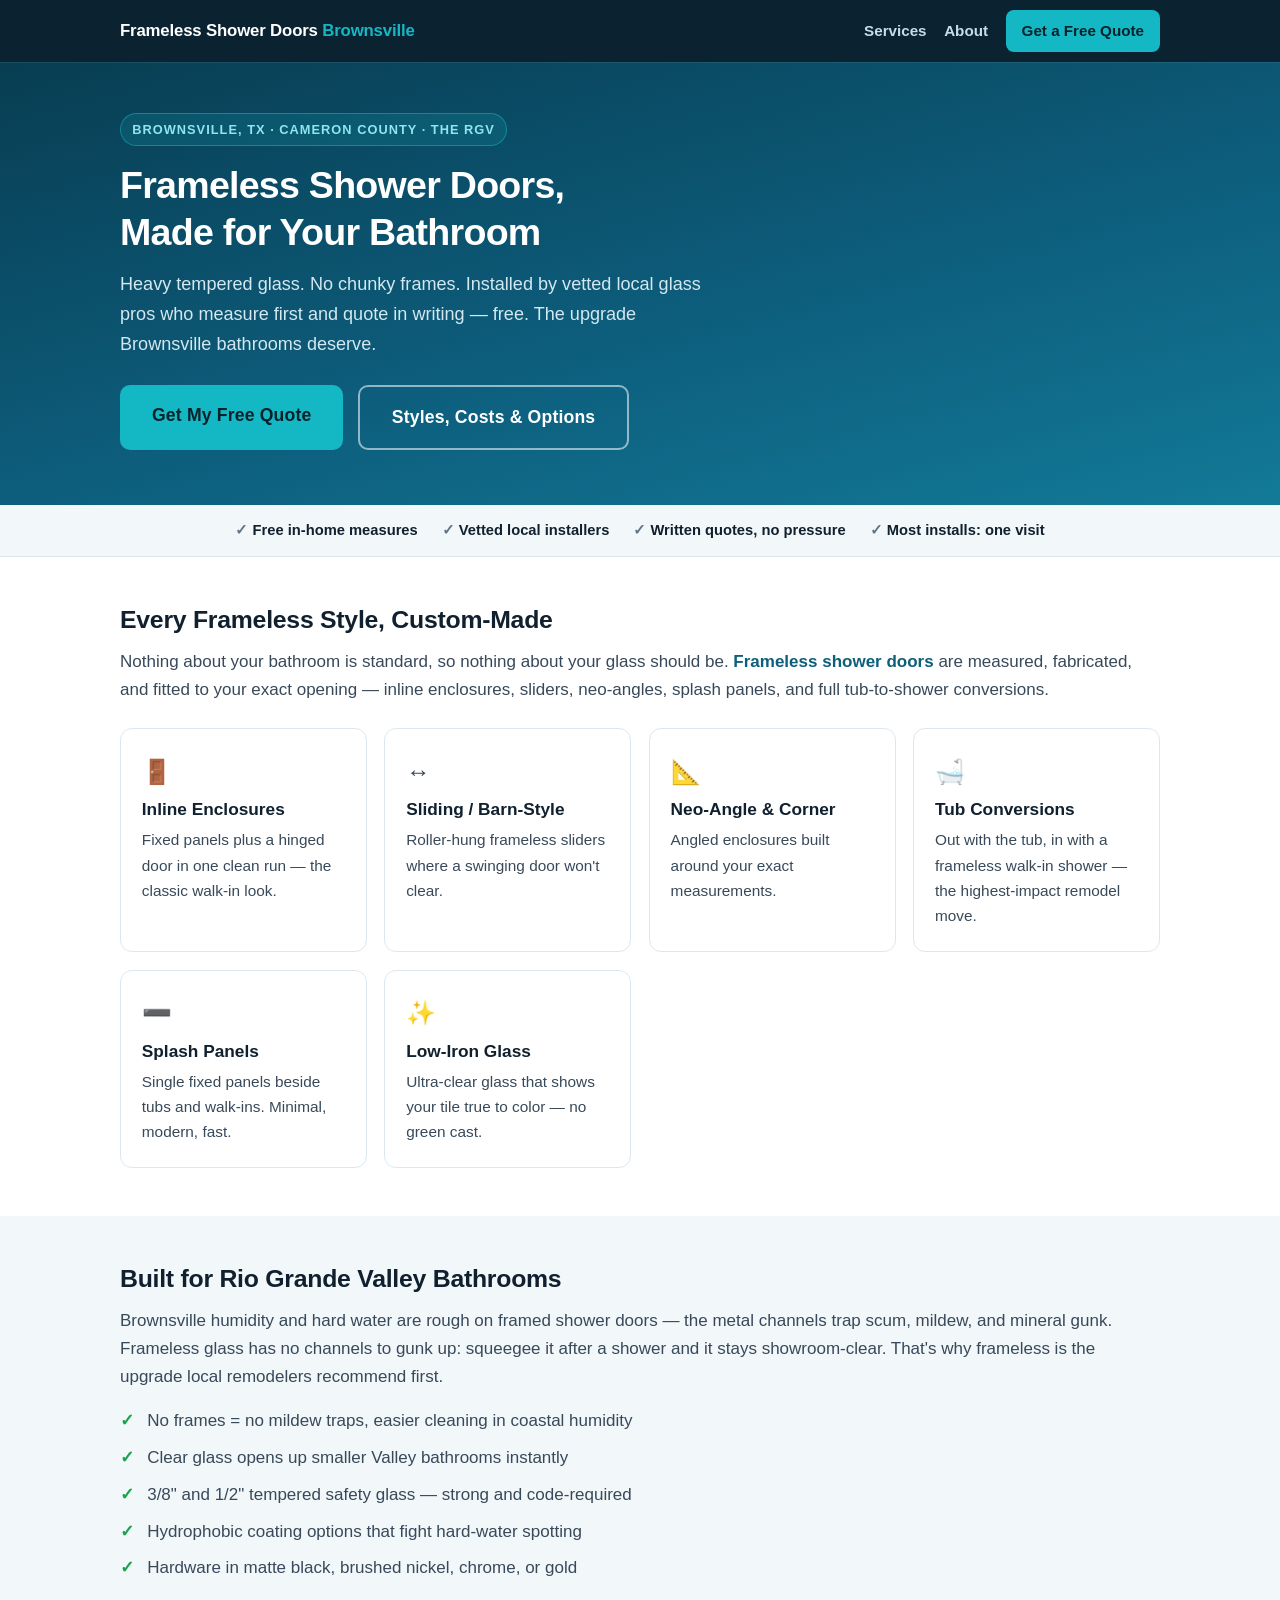
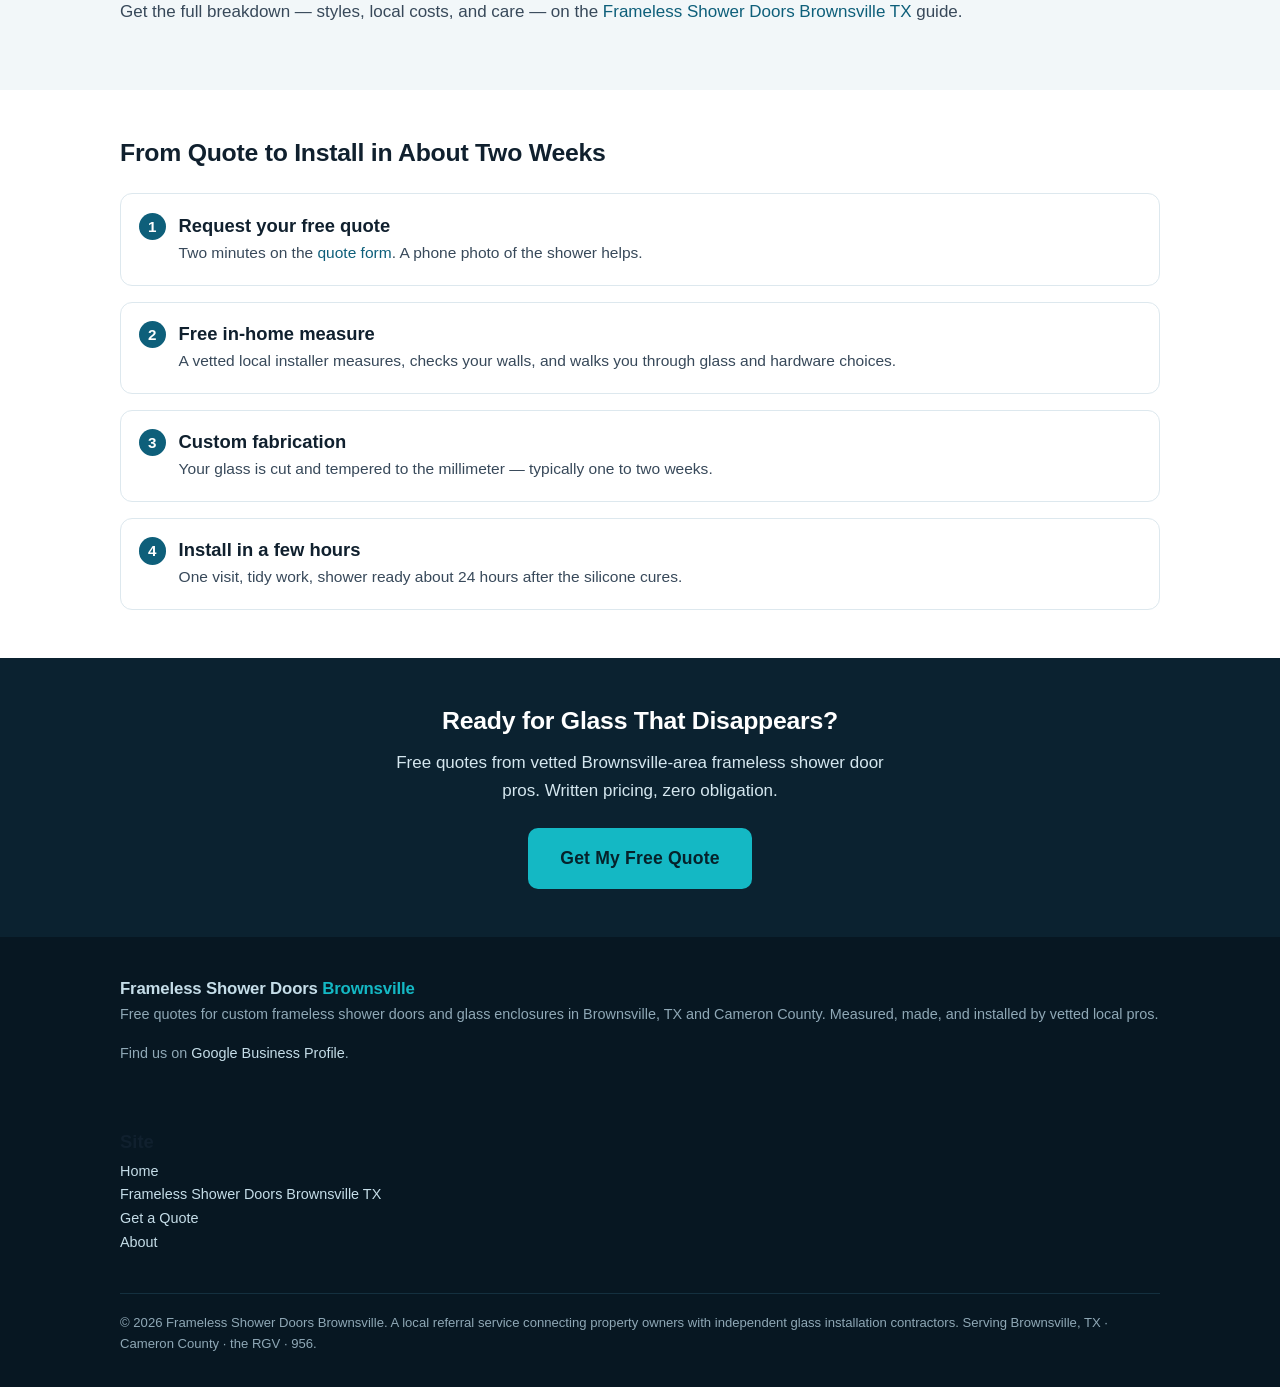
==== index.html @ 313e0df9 "Launch: Frameless Shower Doors Brownsville TX — 4-page lead-gen site (TES-8)" ====
<!DOCTYPE html>
<html lang="en">
<head>
<meta charset="utf-8">
<meta name="viewport" content="width=device-width, initial-scale=1">
<title>Frameless Shower Doors Brownsville — Free Quotes | Custom Glass Showers, TX</title>
<meta name="description" content="Custom frameless shower doors for Brownsville, TX and the Rio Grande Valley. Free quotes from vetted local glass pros — heavy tempered glass, all hardware finishes, installs in about a day.">
<link rel="canonical" href="https://wreid11.github.io/frameless-shower-doors-brownsville/">
<link rel="stylesheet" href="styles.css">
<script type="application/ld+json">
{
  "@context": "https://schema.org",
  "@graph": [
    {
      "@type": "LocalBusiness",
      "@id": "https://wreid11.github.io/frameless-shower-doors-brownsville/#business",
      "name": "Frameless Shower Doors Brownsville",
      "url": "https://wreid11.github.io/frameless-shower-doors-brownsville/",
      "description": "Frameless Shower Doors Brownsville connects Brownsville, TX homeowners and remodelers with vetted local glass contractors for free quotes on custom frameless shower doors and enclosures.",
      "areaServed": [
        { "@type": "City", "name": "Brownsville" },
        { "@type": "AdministrativeArea", "name": "Cameron County, Texas" }
      ],
      "knowsAbout": ["Frameless shower doors", "Frameless glass enclosures", "Tempered glass", "Heavy glass shower panels", "Shower remodels", "Tub conversions"],
      "address": { "@type": "PostalAddress", "addressLocality": "Brownsville", "addressRegion": "TX", "addressCountry": "US" }
    },
    {
      "@type": "WebSite",
      "url": "https://wreid11.github.io/frameless-shower-doors-brownsville/",
      "name": "Frameless Shower Doors Brownsville",
      "publisher": { "@id": "https://wreid11.github.io/frameless-shower-doors-brownsville/#business" }
    }
  ]
}
</script>
</head>
<body>
<a class="skip" href="#main">Skip to content</a>
<header class="site">
  <div class="wrap">
    <a class="logo" href="./">Frameless Shower Doors <span>Brownsville</span></a>
    <nav class="main" aria-label="Main">
      <a href="frameless-shower-doors-brownsville-tx/">Services</a>
      <a href="about/">About</a>
      <a class="cta-nav" href="get-a-quote/">Get a Free Quote</a>
    </nav>
  </div>
</header>
<main id="main">
<div class="hero">
  <div class="wrap">
    <span class="kicker">Brownsville, TX · Cameron County · The RGV</span>
    <h1>Frameless Shower Doors, Made for Your Bathroom</h1>
    <p class="lead">Heavy tempered glass. No chunky frames. Installed by vetted local glass pros who measure first and quote in writing — free. The upgrade Brownsville bathrooms deserve.</p>
    <div class="hero-actions">
      <a class="btn big" href="get-a-quote/">Get My Free Quote</a>
      <a class="btn secondary big" href="frameless-shower-doors-brownsville-tx/">Styles, Costs &amp; Options</a>
    </div>
  </div>
</div>
<div class="trust-bar">
  <div class="wrap">
    <span>✓ <b>Free in-home measures</b></span>
    <span>✓ <b>Vetted local installers</b></span>
    <span>✓ <b>Written quotes, no pressure</b></span>
    <span>✓ <b>Most installs: one visit</b></span>
  </div>
</div>
<section>
  <div class="wrap">
    <h2>Every Frameless Style, Custom-Made</h2>
    <p>Nothing about your bathroom is standard, so nothing about your glass should be. <a href="frameless-shower-doors-brownsville-tx/"><strong>Frameless shower doors</strong></a> are measured, fabricated, and fitted to your exact opening — inline enclosures, sliders, neo-angles, splash panels, and full tub-to-shower conversions.</p>
    <div class="cards">
      <div class="card"><span class="icon">🚪</span><h3>Inline Enclosures</h3><p>Fixed panels plus a hinged door in one clean run — the classic walk-in look.</p></div>
      <div class="card"><span class="icon">↔️</span><h3>Sliding / Barn-Style</h3><p>Roller-hung frameless sliders where a swinging door won't clear.</p></div>
      <div class="card"><span class="icon">📐</span><h3>Neo-Angle &amp; Corner</h3><p>Angled enclosures built around your exact measurements.</p></div>
      <div class="card"><span class="icon">🛁</span><h3>Tub Conversions</h3><p>Out with the tub, in with a frameless walk-in shower — the highest-impact remodel move.</p></div>
      <div class="card"><span class="icon">➖</span><h3>Splash Panels</h3><p>Single fixed panels beside tubs and walk-ins. Minimal, modern, fast.</p></div>
      <div class="card"><span class="icon">✨</span><h3>Low-Iron Glass</h3><p>Ultra-clear glass that shows your tile true to color — no green cast.</p></div>
    </div>
  </div>
</section>
<section class="soft">
  <div class="wrap">
    <h2>Built for Rio Grande Valley Bathrooms</h2>
    <p>Brownsville humidity and hard water are rough on framed shower doors — the metal channels trap scum, mildew, and mineral gunk. Frameless glass has no channels to gunk up: squeegee it after a shower and it stays showroom-clear. That's why frameless is the upgrade local remodelers recommend first.</p>
    <ul class="checks">
      <li>No frames = no mildew traps, easier cleaning in coastal humidity</li>
      <li>Clear glass opens up smaller Valley bathrooms instantly</li>
      <li>3/8" and 1/2" tempered safety glass — strong and code-required</li>
      <li>Hydrophobic coating options that fight hard-water spotting</li>
      <li>Hardware in matte black, brushed nickel, chrome, or gold</li>
    </ul>
    <p>Get the full breakdown — styles, local costs, and care — on the <a href="frameless-shower-doors-brownsville-tx/">Frameless Shower Doors Brownsville TX</a> guide.</p>
  </div>
</section>
<section>
  <div class="wrap">
    <h2>From Quote to Install in About Two Weeks</h2>
    <div class="steps">
      <div class="step"><h3>Request your free quote</h3><p>Two minutes on the <a href="get-a-quote/">quote form</a>. A phone photo of the shower helps.</p></div>
      <div class="step"><h3>Free in-home measure</h3><p>A vetted local installer measures, checks your walls, and walks you through glass and hardware choices.</p></div>
      <div class="step"><h3>Custom fabrication</h3><p>Your glass is cut and tempered to the millimeter — typically one to two weeks.</p></div>
      <div class="step"><h3>Install in a few hours</h3><p>One visit, tidy work, shower ready about 24 hours after the silicone cures.</p></div>
    </div>
  </div>
</section>
<section class="cta-band">
  <div class="wrap">
    <h2>Ready for Glass That Disappears?</h2>
    <p>Free quotes from vetted Brownsville-area frameless shower door pros. Written pricing, zero obligation.</p>
    <a class="btn big" href="get-a-quote/">Get My Free Quote</a>
  </div>
</section>
</main>
<footer class="site">
  <div class="wrap">
    <div class="cols">
      <div>
        <a class="logo" href="./">Frameless Shower Doors <span>Brownsville</span></a>
        <p>Free quotes for custom frameless shower doors and glass enclosures in Brownsville, TX and Cameron County. Measured, made, and installed by vetted local pros.</p>
        <p class="gbp">Find us on <a href="https://www.google.com/search?q=%22Frameless+Shower+Doors+Brownsville%22+frameless+shower+doors+Brownsville+TX" rel="noopener">Google Business Profile</a>.</p>
      </div>
      <div>
        <h3>Site</h3>
        <p><a href="./">Home</a><br>
        <a href="frameless-shower-doors-brownsville-tx/">Frameless Shower Doors Brownsville TX</a><br>
        <a href="get-a-quote/">Get a Quote</a><br>
        <a href="about/">About</a></p>
      </div>
    </div>
    <div class="fine">© 2026 Frameless Shower Doors Brownsville. A local referral service connecting property owners with independent glass installation contractors. Serving Brownsville, TX · Cameron County · the RGV · 956.</div>
  </div>
</footer>
</body>
</html>
---- styles.css ----
:root {
  --ink: #10202e;
  --body: #38495a;
  --muted: #5f7488;
  --brand: #0e5f7a;
  --brand-dark: #083d52;
  --accent: #14b8c4;
  --accent-dark: #0e94a0;
  --bg: #ffffff;
  --bg-soft: #f2f7f9;
  --bg-dark: #0b2230;
  --line: #dde8ee;
  --ok: #16a34a;
  --radius: 12px;
  --max: 1080px;
}

* { box-sizing: border-box; margin: 0; padding: 0; }

html { scroll-behavior: smooth; }

body {
  font-family: -apple-system, BlinkMacSystemFont, "Segoe UI", Roboto, Helvetica, Arial, sans-serif;
  color: var(--body);
  background: var(--bg);
  line-height: 1.65;
  font-size: 17px;
}

h1, h2, h3, h4 { color: var(--ink); line-height: 1.25; font-weight: 800; }

h1 { font-size: 2.1rem; letter-spacing: -0.02em; }
h2 { font-size: 1.55rem; margin-bottom: 0.75rem; letter-spacing: -0.01em; }
h3 { font-size: 1.15rem; margin-bottom: 0.4rem; }

p { margin-bottom: 1rem; }

a { color: var(--brand); text-decoration: none; }
a:hover { text-decoration: underline; }

.wrap { max-width: var(--max); margin: 0 auto; padding: 0 1.25rem; }

.skip { position: absolute; left: -9999px; }
.skip:focus { left: 1rem; top: 1rem; background: #fff; padding: 0.5rem 1rem; z-index: 99; }

header.site {
  background: var(--bg-dark);
  color: #e2eef4;
  position: sticky;
  top: 0;
  z-index: 50;
  box-shadow: 0 1px 0 rgba(255,255,255,0.08);
}

header.site .wrap {
  display: flex;
  align-items: center;
  justify-content: space-between;
  min-height: 62px;
  gap: 1rem;
  flex-wrap: wrap;
  padding-top: 0.5rem;
  padding-bottom: 0.5rem;
}

.logo {
  font-weight: 800;
  font-size: 1.05rem;
  color: #fff;
  letter-spacing: -0.01em;
}
.logo span { color: var(--accent); }
.logo:hover { text-decoration: none; }

nav.main { display: flex; gap: 1.1rem; align-items: center; flex-wrap: wrap; }
nav.main a { color: #c8dde8; font-size: 0.95rem; font-weight: 600; }
nav.main a:hover { color: #fff; text-decoration: none; }
nav.main a.cta-nav {
  background: var(--accent);
  color: #06222b;
  padding: 0.5rem 1rem;
  border-radius: 8px;
  font-weight: 700;
}
nav.main a.cta-nav:hover { background: var(--accent-dark); color: #fff; }

.hero {
  background: linear-gradient(165deg, var(--brand-dark) 0%, #0d5d7c 55%, #127a97 100%);
  color: #e6f3f8;
  padding: 3.2rem 0 3.4rem;
}
.hero h1 { color: #fff; font-size: 2.35rem; max-width: 22ch; }
.hero p.lead { font-size: 1.13rem; max-width: 60ch; color: #d3e8f0; margin-top: 0.9rem; }
.hero .kicker {
  display: inline-block;
  background: rgba(20, 184, 196, 0.15);
  border: 1px solid rgba(20, 184, 196, 0.5);
  color: #8fe6ee;
  font-size: 0.8rem;
  font-weight: 700;
  text-transform: uppercase;
  letter-spacing: 0.08em;
  padding: 0.3rem 0.7rem;
  border-radius: 999px;
  margin-bottom: 1rem;
}

.btn {
  display: inline-block;
  background: var(--accent);
  color: #06222b;
  font-weight: 800;
  font-size: 1.02rem;
  padding: 0.85rem 1.6rem;
  border-radius: 10px;
  border: none;
  cursor: pointer;
  letter-spacing: 0.01em;
}
.btn:hover { background: var(--accent-dark); color: #fff; text-decoration: none; }
.btn.secondary {
  background: transparent;
  color: #fff;
  border: 2px solid rgba(255,255,255,0.55);
}
.btn.secondary:hover { border-color: #fff; background: rgba(255,255,255,0.08); }
.btn.big { font-size: 1.1rem; padding: 1rem 2rem; }

.hero-actions { display: flex; gap: 0.9rem; margin-top: 1.6rem; flex-wrap: wrap; }

.trust-bar {
  background: var(--bg-soft);
  border-bottom: 1px solid var(--line);
  padding: 0.85rem 0;
}
.trust-bar .wrap {
  display: flex;
  gap: 1.5rem;
  flex-wrap: wrap;
  justify-content: center;
  font-size: 0.92rem;
  font-weight: 600;
  color: var(--muted);
}
.trust-bar b { color: var(--ink); }

section { padding: 3rem 0; }
section.soft { background: var(--bg-soft); }

.cards {
  display: grid;
  grid-template-columns: repeat(auto-fit, minmax(240px, 1fr));
  gap: 1.1rem;
  margin-top: 1.5rem;
}

.card {
  background: #fff;
  border: 1px solid var(--line);
  border-radius: var(--radius);
  padding: 1.4rem 1.3rem;
}
.card h3 { font-size: 1.08rem; }
.card p { font-size: 0.96rem; margin-bottom: 0; color: var(--body); }
.card .icon { font-size: 1.5rem; display: block; margin-bottom: 0.5rem; }

.steps { counter-reset: step; margin-top: 1.5rem; display: grid; gap: 1rem; }
.step {
  background: #fff;
  border: 1px solid var(--line);
  border-radius: var(--radius);
  padding: 1.2rem 1.3rem 1.2rem 3.6rem;
  position: relative;
}
.step::before {
  counter-increment: step;
  content: counter(step);
  position: absolute;
  left: 1.1rem;
  top: 1.15rem;
  width: 1.7rem;
  height: 1.7rem;
  background: var(--brand);
  color: #fff;
  border-radius: 50%;
  display: flex;
  align-items: center;
  justify-content: center;
  font-weight: 800;
  font-size: 0.95rem;
}
.step h3 { margin-bottom: 0.2rem; }
.step p { margin-bottom: 0; font-size: 0.97rem; }

table.compare {
  width: 100%;
  border-collapse: collapse;
  background: #fff;
  border-radius: var(--radius);
  overflow: hidden;
  margin-top: 1.4rem;
  font-size: 0.97rem;
}
table.compare th, table.compare td {
  border: 1px solid var(--line);
  padding: 0.7rem 0.9rem;
  text-align: left;
  vertical-align: top;
}
table.compare th { background: var(--bg-soft); color: var(--ink); font-weight: 700; }
table.compare td:first-child { font-weight: 600; color: var(--ink); white-space: nowrap; }

details.faq {
  background: #fff;
  border: 1px solid var(--line);
  border-radius: 10px;
  margin-top: 0.8rem;
}
details.faq summary {
  cursor: pointer;
  font-weight: 700;
  color: var(--ink);
  padding: 1rem 1.2rem;
  list-style: none;
  position: relative;
  padding-right: 2.4rem;
}
details.faq summary::-webkit-details-marker { display: none; }
details.faq summary::after {
  content: "+";
  position: absolute;
  right: 1.2rem;
  top: 50%;
  transform: translateY(-50%);
  font-size: 1.3rem;
  color: var(--brand);
  font-weight: 400;
}
details.faq[open] summary::after { content: "–"; }
details.faq .a { padding: 0 1.2rem 1.1rem; font-size: 0.98rem; }

.cta-band {
  background: var(--bg-dark);
  color: #d5e7ef;
  text-align: center;
  padding: 3rem 0;
}
.cta-band h2 { color: #fff; }
.cta-band p { max-width: 55ch; margin: 0.6rem auto 1.4rem; }

form.quote {
  background: #fff;
  border: 1px solid var(--line);
  border-radius: var(--radius);
  padding: 1.8rem;
  max-width: 640px;
  margin: 1.6rem auto 0;
  box-shadow: 0 6px 24px rgba(11, 34, 48, 0.06);
}
.form-grid { display: grid; grid-template-columns: 1fr 1fr; gap: 0.9rem; }
.form-grid .full { grid-column: 1 / -1; }
label { display: block; font-weight: 700; font-size: 0.88rem; color: var(--ink); margin-bottom: 0.3rem; }
input, select, textarea {
  width: 100%;
  padding: 0.7rem 0.8rem;
  border: 1px solid #c5d7e0;
  border-radius: 8px;
  font-size: 1rem;
  font-family: inherit;
  color: var(--ink);
  background: #fafcfd;
}
input:focus, select:focus, textarea:focus {
  outline: 2px solid var(--accent);
  border-color: var(--accent);
}
.consent { font-size: 0.85rem; color: var(--muted); margin-top: 0.9rem; }
.form-status { margin-top: 0.9rem; font-weight: 600; display: none; }
.form-status.ok { display: block; color: var(--ok); }
.form-status.err { display: block; color: #b91c1c; }
.mailto-fallback { display: none; margin-top: 0.9rem; }
.mailto-fallback.show { display: block; }

.crumbs { font-size: 0.85rem; color: var(--muted); margin-bottom: 1.2rem; }
.crumbs a { color: var(--muted); }

ul.checks { list-style: none; margin: 1rem 0; }
ul.checks li { padding-left: 1.7rem; position: relative; margin-bottom: 0.55rem; }
ul.checks li::before {
  content: "✓";
  position: absolute;
  left: 0;
  color: var(--ok);
  font-weight: 800;
}

footer.site {
  background: #071722;
  color: #8fa8b6;
  padding: 2.4rem 0 2rem;
  font-size: 0.9rem;
}
footer.site .wrap { display: grid; gap: 1.4rem; }
footer.site .cols { display: flex; gap: 3rem; flex-wrap: wrap; }
footer.site a { color: #c5dde8; }
footer.site .fine { border-top: 1px solid #14303f; padding-top: 1.1rem; font-size: 0.82rem; }
.gbp { margin-top: 0.4rem; }

@media (max-width: 640px) {
  body { font-size: 16px; }
  h1 { font-size: 1.7rem; }
  .hero h1 { font-size: 1.8rem; }
  .form-grid { grid-template-columns: 1fr; }
  nav.main { gap: 0.8rem; }
  header.site .wrap { justify-content: center; text-align: center; }
}
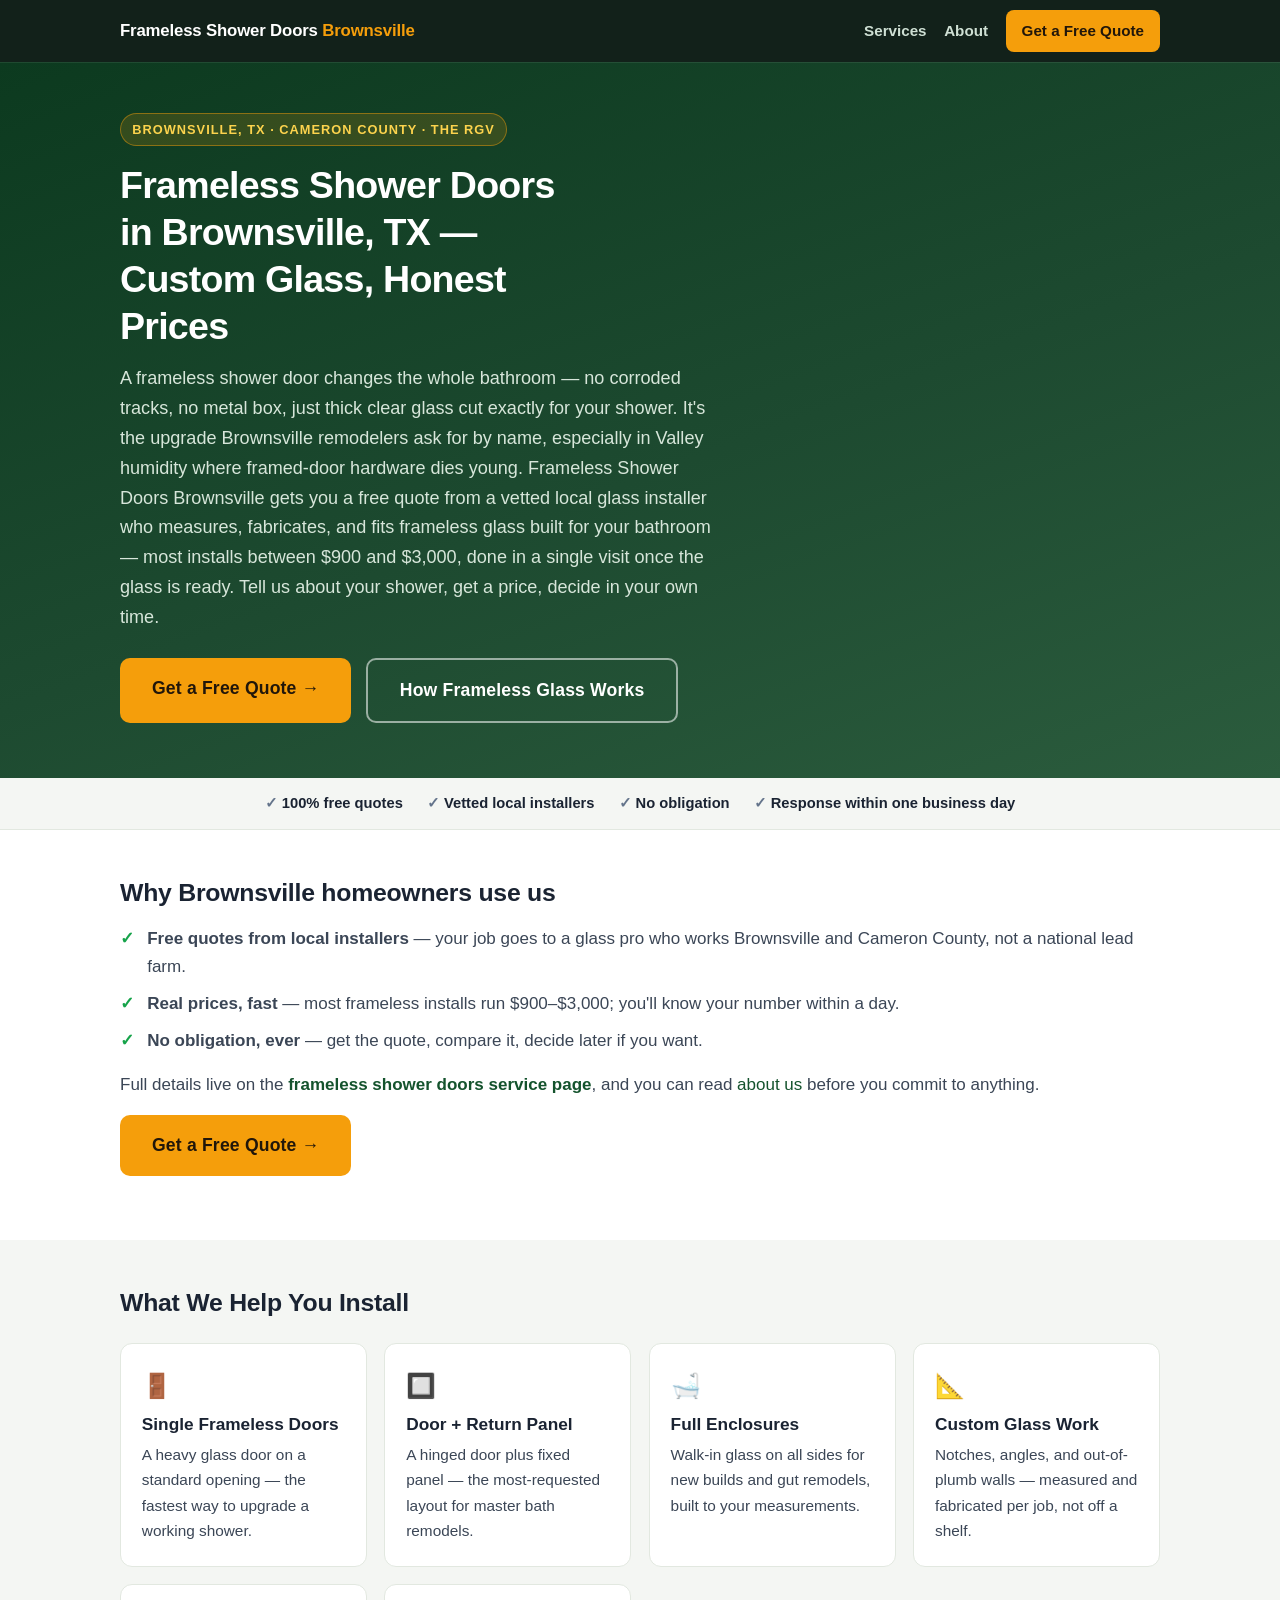
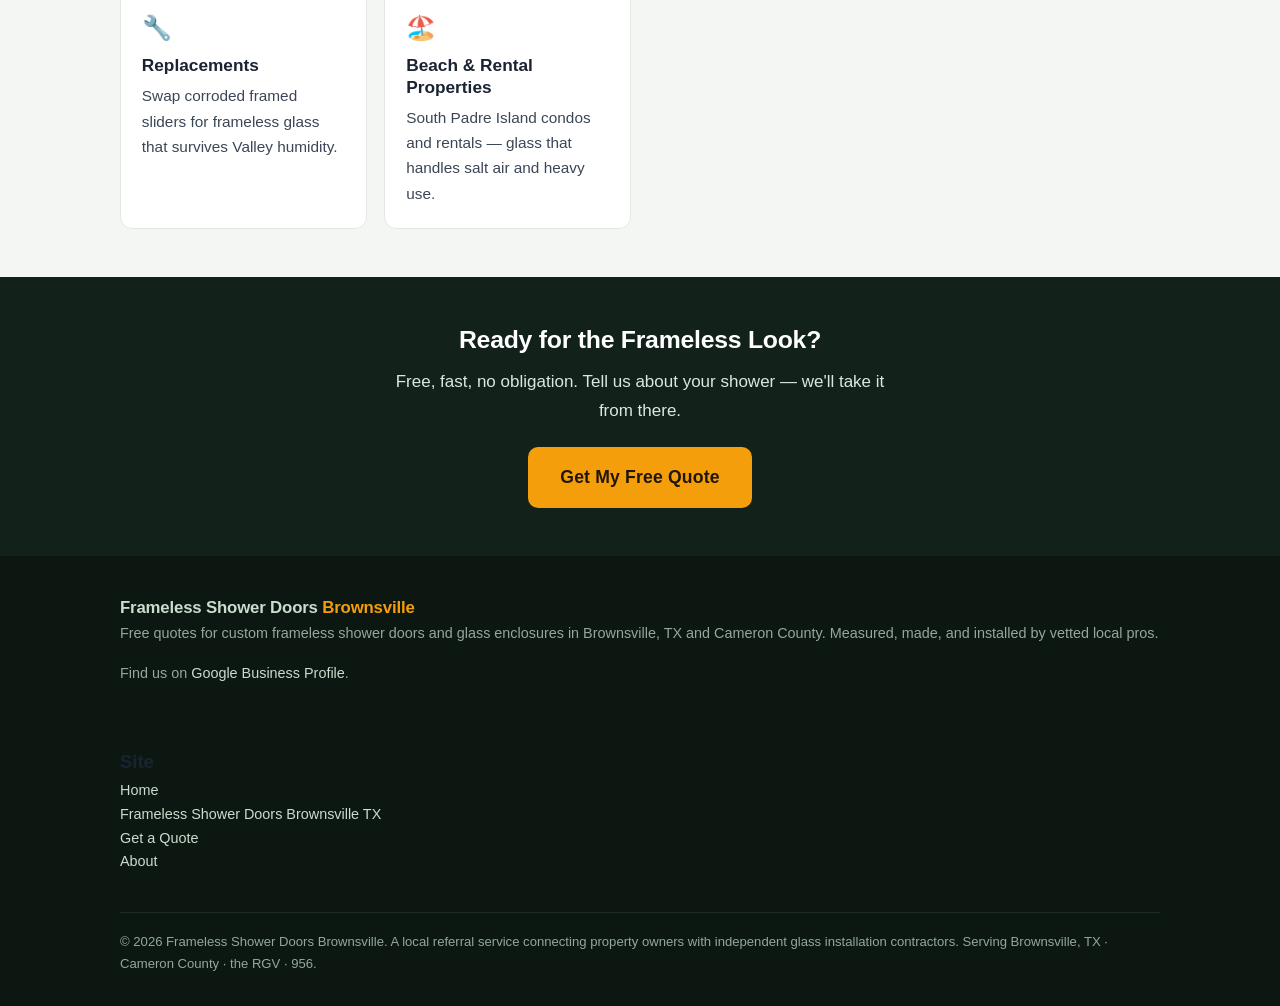
==== commit 63e0d873: "TES-11: approved copy — exact-match H1s, spec titles/metas, price tables, FAQ sync" ====
--- a/index.html
+++ b/index.html
@@ -3,8 +3,8 @@
 <head>
 <meta charset="utf-8">
 <meta name="viewport" content="width=device-width, initial-scale=1">
-<title>Frameless Shower Doors Brownsville — Free Quotes | Custom Glass Showers, TX</title>
-<meta name="description" content="Custom frameless shower doors for Brownsville, TX and the Rio Grande Valley. Free quotes from vetted local glass pros — heavy tempered glass, all hardware finishes, installs in about a day.">
+<title>Frameless Shower Doors Brownsville TX | Free Quotes from Local Installers</title>
+<meta name="description" content="Free frameless shower door quotes from vetted Brownsville TX glass installers. Custom-measured glass, honest prices, no obligation.">
 <link rel="canonical" href="https://wreid11.github.io/frameless-shower-doors-brownsville/">
 <link rel="stylesheet" href="styles.css">
 <script type="application/ld+json">
@@ -50,65 +50,51 @@
 <div class="hero">
   <div class="wrap">
     <span class="kicker">Brownsville, TX · Cameron County · The RGV</span>
-    <h1>Frameless Shower Doors, Made for Your Bathroom</h1>
-    <p class="lead">Heavy tempered glass. No chunky frames. Installed by vetted local glass pros who measure first and quote in writing — free. The upgrade Brownsville bathrooms deserve.</p>
+    <h1>Frameless Shower Doors in Brownsville, TX — Custom Glass, Honest Prices</h1>
+    <p class="lead">A frameless shower door changes the whole bathroom — no corroded tracks, no metal box, just thick clear glass cut exactly for your shower. It's the upgrade Brownsville remodelers ask for by name, especially in Valley humidity where framed-door hardware dies young. Frameless Shower Doors Brownsville gets you a free quote from a vetted local glass installer who measures, fabricates, and fits frameless glass built for your bathroom — most installs between $900 and $3,000, done in a single visit once the glass is ready. Tell us about your shower, get a price, decide in your own time.</p>
     <div class="hero-actions">
-      <a class="btn big" href="get-a-quote/">Get My Free Quote</a>
-      <a class="btn secondary big" href="frameless-shower-doors-brownsville-tx/">Styles, Costs &amp; Options</a>
+      <a class="btn big" href="get-a-quote/">Get a Free Quote →</a>
+      <a class="btn secondary big" href="frameless-shower-doors-brownsville-tx/">How Frameless Glass Works</a>
     </div>
   </div>
 </div>
 <div class="trust-bar">
   <div class="wrap">
-    <span>✓ <b>Free in-home measures</b></span>
+    <span>✓ <b>100% free quotes</b></span>
     <span>✓ <b>Vetted local installers</b></span>
-    <span>✓ <b>Written quotes, no pressure</b></span>
-    <span>✓ <b>Most installs: one visit</b></span>
+    <span>✓ <b>No obligation</b></span>
+    <span>✓ <b>Response within one business day</b></span>
   </div>
 </div>
 <section>
   <div class="wrap">
-    <h2>Every Frameless Style, Custom-Made</h2>
-    <p>Nothing about your bathroom is standard, so nothing about your glass should be. <a href="frameless-shower-doors-brownsville-tx/"><strong>Frameless shower doors</strong></a> are measured, fabricated, and fitted to your exact opening — inline enclosures, sliders, neo-angles, splash panels, and full tub-to-shower conversions.</p>
-    <div class="cards">
-      <div class="card"><span class="icon">🚪</span><h3>Inline Enclosures</h3><p>Fixed panels plus a hinged door in one clean run — the classic walk-in look.</p></div>
-      <div class="card"><span class="icon">↔️</span><h3>Sliding / Barn-Style</h3><p>Roller-hung frameless sliders where a swinging door won't clear.</p></div>
-      <div class="card"><span class="icon">📐</span><h3>Neo-Angle &amp; Corner</h3><p>Angled enclosures built around your exact measurements.</p></div>
-      <div class="card"><span class="icon">🛁</span><h3>Tub Conversions</h3><p>Out with the tub, in with a frameless walk-in shower — the highest-impact remodel move.</p></div>
-      <div class="card"><span class="icon">➖</span><h3>Splash Panels</h3><p>Single fixed panels beside tubs and walk-ins. Minimal, modern, fast.</p></div>
-      <div class="card"><span class="icon">✨</span><h3>Low-Iron Glass</h3><p>Ultra-clear glass that shows your tile true to color — no green cast.</p></div>
-    </div>
+    <h2>Why Brownsville homeowners use us</h2>
+    <ul class="checks">
+      <li><strong>Free quotes from local installers</strong> — your job goes to a glass pro who works Brownsville and Cameron County, not a national lead farm.</li>
+      <li><strong>Real prices, fast</strong> — most frameless installs run $900–$3,000; you'll know your number within a day.</li>
+      <li><strong>No obligation, ever</strong> — get the quote, compare it, decide later if you want.</li>
+    </ul>
+    <p>Full details live on the <a href="frameless-shower-doors-brownsville-tx/"><strong>frameless shower doors service page</strong></a>, and you can read <a href="about/">about us</a> before you commit to anything.</p>
+    <p><a class="btn big" href="get-a-quote/">Get a Free Quote →</a></p>
   </div>
 </section>
 <section class="soft">
   <div class="wrap">
-    <h2>Built for Rio Grande Valley Bathrooms</h2>
-    <p>Brownsville humidity and hard water are rough on framed shower doors — the metal channels trap scum, mildew, and mineral gunk. Frameless glass has no channels to gunk up: squeegee it after a shower and it stays showroom-clear. That's why frameless is the upgrade local remodelers recommend first.</p>
-    <ul class="checks">
-      <li>No frames = no mildew traps, easier cleaning in coastal humidity</li>
-      <li>Clear glass opens up smaller Valley bathrooms instantly</li>
-      <li>3/8" and 1/2" tempered safety glass — strong and code-required</li>
-      <li>Hydrophobic coating options that fight hard-water spotting</li>
-      <li>Hardware in matte black, brushed nickel, chrome, or gold</li>
-    </ul>
-    <p>Get the full breakdown — styles, local costs, and care — on the <a href="frameless-shower-doors-brownsville-tx/">Frameless Shower Doors Brownsville TX</a> guide.</p>
-  </div>
-</section>
-<section>
-  <div class="wrap">
-    <h2>From Quote to Install in About Two Weeks</h2>
-    <div class="steps">
-      <div class="step"><h3>Request your free quote</h3><p>Two minutes on the <a href="get-a-quote/">quote form</a>. A phone photo of the shower helps.</p></div>
-      <div class="step"><h3>Free in-home measure</h3><p>A vetted local installer measures, checks your walls, and walks you through glass and hardware choices.</p></div>
-      <div class="step"><h3>Custom fabrication</h3><p>Your glass is cut and tempered to the millimeter — typically one to two weeks.</p></div>
-      <div class="step"><h3>Install in a few hours</h3><p>One visit, tidy work, shower ready about 24 hours after the silicone cures.</p></div>
+    <h2>What We Help You Install</h2>
+    <div class="cards">
+      <div class="card"><span class="icon">🚪</span><h3>Single Frameless Doors</h3><p>A heavy glass door on a standard opening — the fastest way to upgrade a working shower.</p></div>
+      <div class="card"><span class="icon">🔲</span><h3>Door + Return Panel</h3><p>A hinged door plus fixed panel — the most-requested layout for master bath remodels.</p></div>
+      <div class="card"><span class="icon">🛁</span><h3>Full Enclosures</h3><p>Walk-in glass on all sides for new builds and gut remodels, built to your measurements.</p></div>
+      <div class="card"><span class="icon">📐</span><h3>Custom Glass Work</h3><p>Notches, angles, and out-of-plumb walls — measured and fabricated per job, not off a shelf.</p></div>
+      <div class="card"><span class="icon">🔧</span><h3>Replacements</h3><p>Swap corroded framed sliders for frameless glass that survives Valley humidity.</p></div>
+      <div class="card"><span class="icon">🏖️</span><h3>Beach &amp; Rental Properties</h3><p>South Padre Island condos and rentals — glass that handles salt air and heavy use.</p></div>
     </div>
   </div>
 </section>
 <section class="cta-band">
   <div class="wrap">
-    <h2>Ready for Glass That Disappears?</h2>
-    <p>Free quotes from vetted Brownsville-area frameless shower door pros. Written pricing, zero obligation.</p>
+    <h2>Ready for the Frameless Look?</h2>
+    <p>Free, fast, no obligation. Tell us about your shower — we'll take it from there.</p>
     <a class="btn big" href="get-a-quote/">Get My Free Quote</a>
   </div>
 </section>
--- a/styles.css
+++ b/styles.css
@@ -1,15 +1,15 @@
 :root {
-  --ink: #10202e;
-  --body: #38495a;
-  --muted: #5f7488;
-  --brand: #0e5f7a;
-  --brand-dark: #083d52;
-  --accent: #14b8c4;
-  --accent-dark: #0e94a0;
+  --ink: #1a2332;
+  --body: #3b4656;
+  --muted: #64748b;
+  --brand: #14532d;
+  --brand-dark: #0c3a1f;
+  --accent: #f59e0b;
+  --accent-dark: #d97706;
   --bg: #ffffff;
-  --bg-soft: #f2f7f9;
-  --bg-dark: #0b2230;
-  --line: #dde8ee;
+  --bg-soft: #f4f6f3;
+  --bg-dark: #12211a;
+  --line: #e2e8e0;
   --ok: #16a34a;
   --radius: 12px;
   --max: 1080px;
@@ -45,7 +45,7 @@
 
 header.site {
   background: var(--bg-dark);
-  color: #e2eef4;
+  color: #e8efe9;
   position: sticky;
   top: 0;
   z-index: 50;
@@ -73,11 +73,11 @@
 .logo:hover { text-decoration: none; }
 
 nav.main { display: flex; gap: 1.1rem; align-items: center; flex-wrap: wrap; }
-nav.main a { color: #c8dde8; font-size: 0.95rem; font-weight: 600; }
+nav.main a { color: #cfe0d4; font-size: 0.95rem; font-weight: 600; }
 nav.main a:hover { color: #fff; text-decoration: none; }
 nav.main a.cta-nav {
   background: var(--accent);
-  color: #06222b;
+  color: #21160a;
   padding: 0.5rem 1rem;
   border-radius: 8px;
   font-weight: 700;
@@ -85,17 +85,17 @@
 nav.main a.cta-nav:hover { background: var(--accent-dark); color: #fff; }
 
 .hero {
-  background: linear-gradient(165deg, var(--brand-dark) 0%, #0d5d7c 55%, #127a97 100%);
-  color: #e6f3f8;
+  background: linear-gradient(160deg, var(--brand-dark) 0%, #1d4a30 55%, #2b5c3d 100%);
+  color: #eaf3ec;
   padding: 3.2rem 0 3.4rem;
 }
-.hero h1 { color: #fff; font-size: 2.35rem; max-width: 22ch; }
-.hero p.lead { font-size: 1.13rem; max-width: 60ch; color: #d3e8f0; margin-top: 0.9rem; }
+.hero h1 { color: #fff; font-size: 2.35rem; max-width: 21ch; }
+.hero p.lead { font-size: 1.13rem; max-width: 60ch; color: #d7e6da; margin-top: 0.9rem; }
 .hero .kicker {
   display: inline-block;
-  background: rgba(20, 184, 196, 0.15);
-  border: 1px solid rgba(20, 184, 196, 0.5);
-  color: #8fe6ee;
+  background: rgba(245, 158, 11, 0.16);
+  border: 1px solid rgba(245, 158, 11, 0.45);
+  color: #fcd34d;
   font-size: 0.8rem;
   font-weight: 700;
   text-transform: uppercase;
@@ -108,7 +108,7 @@
 .btn {
   display: inline-block;
   background: var(--accent);
-  color: #06222b;
+  color: #21160a;
   font-weight: 800;
   font-size: 1.02rem;
   padding: 0.85rem 1.6rem;
@@ -241,7 +241,7 @@
 
 .cta-band {
   background: var(--bg-dark);
-  color: #d5e7ef;
+  color: #dbe8de;
   text-align: center;
   padding: 3rem 0;
 }
@@ -255,7 +255,7 @@
   padding: 1.8rem;
   max-width: 640px;
   margin: 1.6rem auto 0;
-  box-shadow: 0 6px 24px rgba(11, 34, 48, 0.06);
+  box-shadow: 0 6px 24px rgba(18, 33, 26, 0.06);
 }
 .form-grid { display: grid; grid-template-columns: 1fr 1fr; gap: 0.9rem; }
 .form-grid .full { grid-column: 1 / -1; }
@@ -263,12 +263,12 @@
 input, select, textarea {
   width: 100%;
   padding: 0.7rem 0.8rem;
-  border: 1px solid #c5d7e0;
+  border: 1px solid #cbd5cf;
   border-radius: 8px;
   font-size: 1rem;
   font-family: inherit;
   color: var(--ink);
-  background: #fafcfd;
+  background: #fbfcfb;
 }
 input:focus, select:focus, textarea:focus {
   outline: 2px solid var(--accent);
@@ -295,15 +295,15 @@
 }
 
 footer.site {
-  background: #071722;
-  color: #8fa8b6;
+  background: #0d1712;
+  color: #93a89a;
   padding: 2.4rem 0 2rem;
   font-size: 0.9rem;
 }
 footer.site .wrap { display: grid; gap: 1.4rem; }
 footer.site .cols { display: flex; gap: 3rem; flex-wrap: wrap; }
-footer.site a { color: #c5dde8; }
-footer.site .fine { border-top: 1px solid #14303f; padding-top: 1.1rem; font-size: 0.82rem; }
+footer.site a { color: #c9dccd; }
+footer.site .fine { border-top: 1px solid #1f2c24; padding-top: 1.1rem; font-size: 0.82rem; }
 .gbp { margin-top: 0.4rem; }
 
 @media (max-width: 640px) {
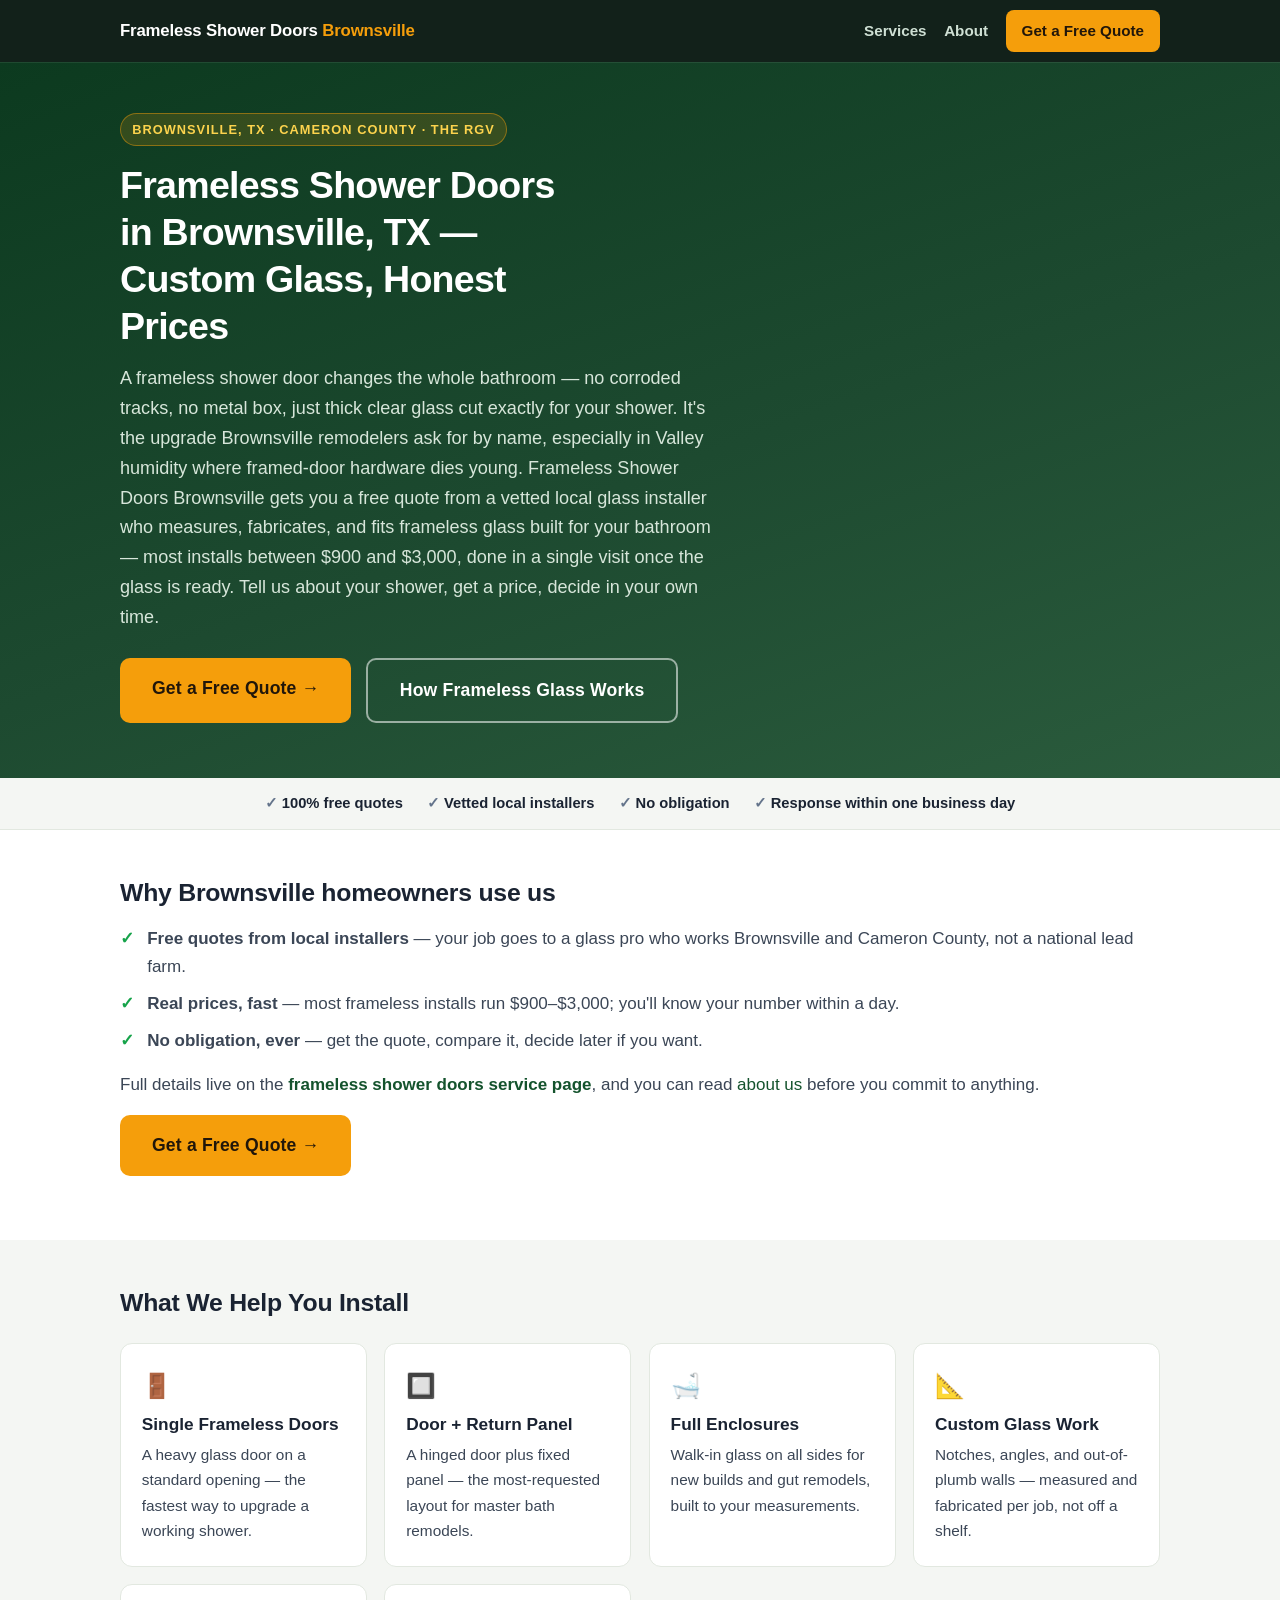
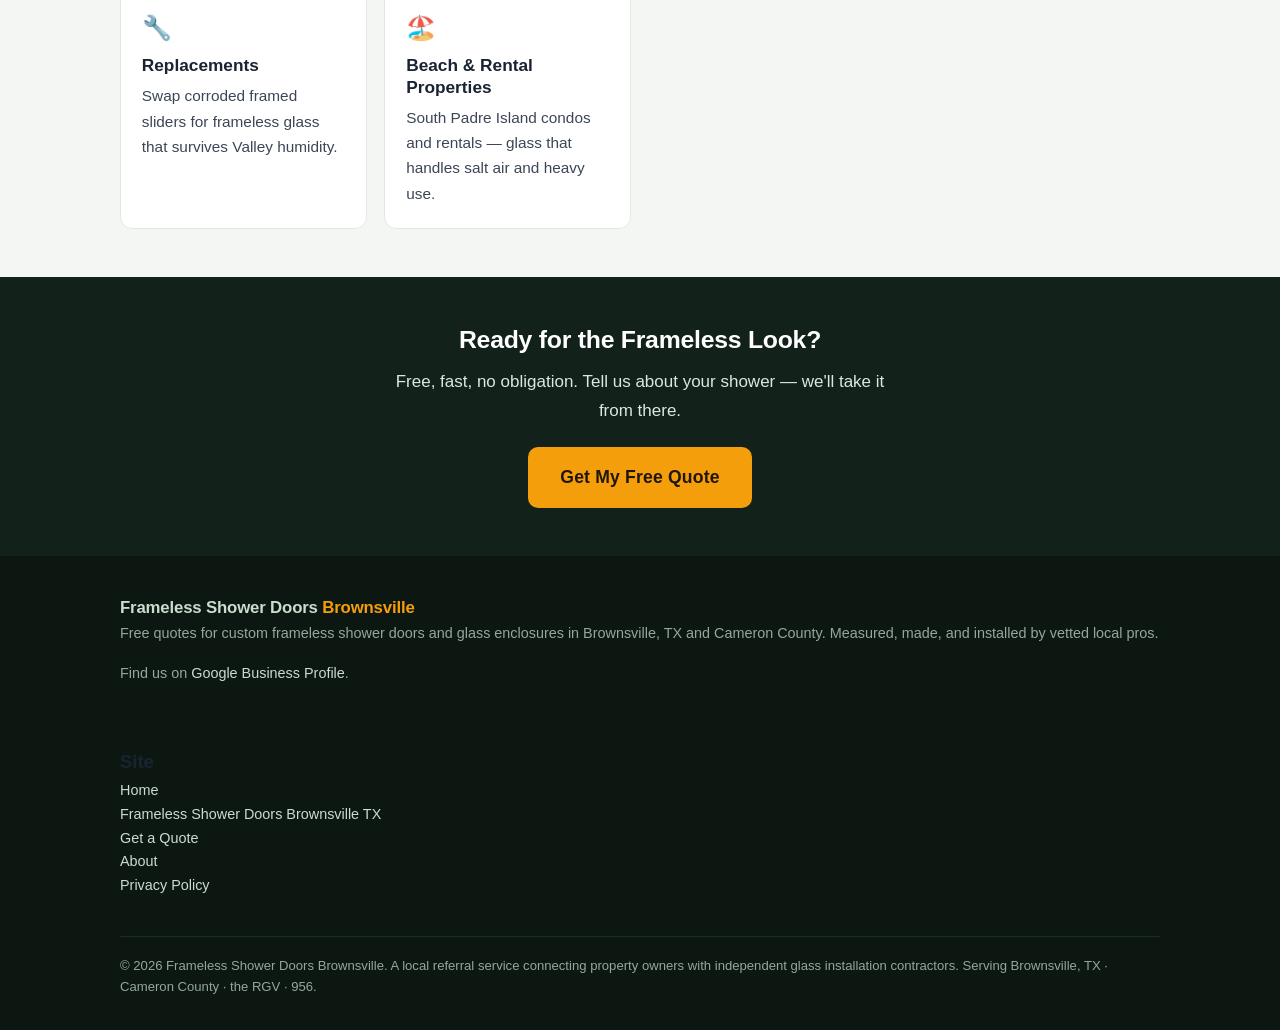
==== commit 41c6e996: "TES-18: lead pipeline (api/lead + form wiring) and /privacy-policy/ page" ====
--- a/index.html
+++ b/index.html
@@ -5,7 +5,7 @@
 <meta name="viewport" content="width=device-width, initial-scale=1">
 <title>Frameless Shower Doors Brownsville TX | Free Quotes from Local Installers</title>
 <meta name="description" content="Free frameless shower door quotes from vetted Brownsville TX glass installers. Custom-measured glass, honest prices, no obligation.">
-<link rel="canonical" href="https://wreid11.github.io/frameless-shower-doors-brownsville/">
+<link rel="canonical" href="https://showerdoorsbrownsville.com/">
 <link rel="stylesheet" href="styles.css">
 <script type="application/ld+json">
 {
@@ -13,9 +13,9 @@
   "@graph": [
     {
       "@type": "LocalBusiness",
-      "@id": "https://wreid11.github.io/frameless-shower-doors-brownsville/#business",
+      "@id": "https://showerdoorsbrownsville.com/#business",
       "name": "Frameless Shower Doors Brownsville",
-      "url": "https://wreid11.github.io/frameless-shower-doors-brownsville/",
+      "url": "https://showerdoorsbrownsville.com/",
       "description": "Frameless Shower Doors Brownsville connects Brownsville, TX homeowners and remodelers with vetted local glass contractors for free quotes on custom frameless shower doors and enclosures.",
       "areaServed": [
         { "@type": "City", "name": "Brownsville" },
@@ -26,9 +26,9 @@
     },
     {
       "@type": "WebSite",
-      "url": "https://wreid11.github.io/frameless-shower-doors-brownsville/",
+      "url": "https://showerdoorsbrownsville.com/",
       "name": "Frameless Shower Doors Brownsville",
-      "publisher": { "@id": "https://wreid11.github.io/frameless-shower-doors-brownsville/#business" }
+      "publisher": { "@id": "https://showerdoorsbrownsville.com/#business" }
     }
   ]
 }
@@ -112,7 +112,8 @@
         <p><a href="./">Home</a><br>
         <a href="frameless-shower-doors-brownsville-tx/">Frameless Shower Doors Brownsville TX</a><br>
         <a href="get-a-quote/">Get a Quote</a><br>
-        <a href="about/">About</a></p>
+        <a href="about/">About</a><br>
+        <a href="privacy-policy/">Privacy Policy</a></p>
       </div>
     </div>
     <div class="fine">© 2026 Frameless Shower Doors Brownsville. A local referral service connecting property owners with independent glass installation contractors. Serving Brownsville, TX · Cameron County · the RGV · 956.</div>
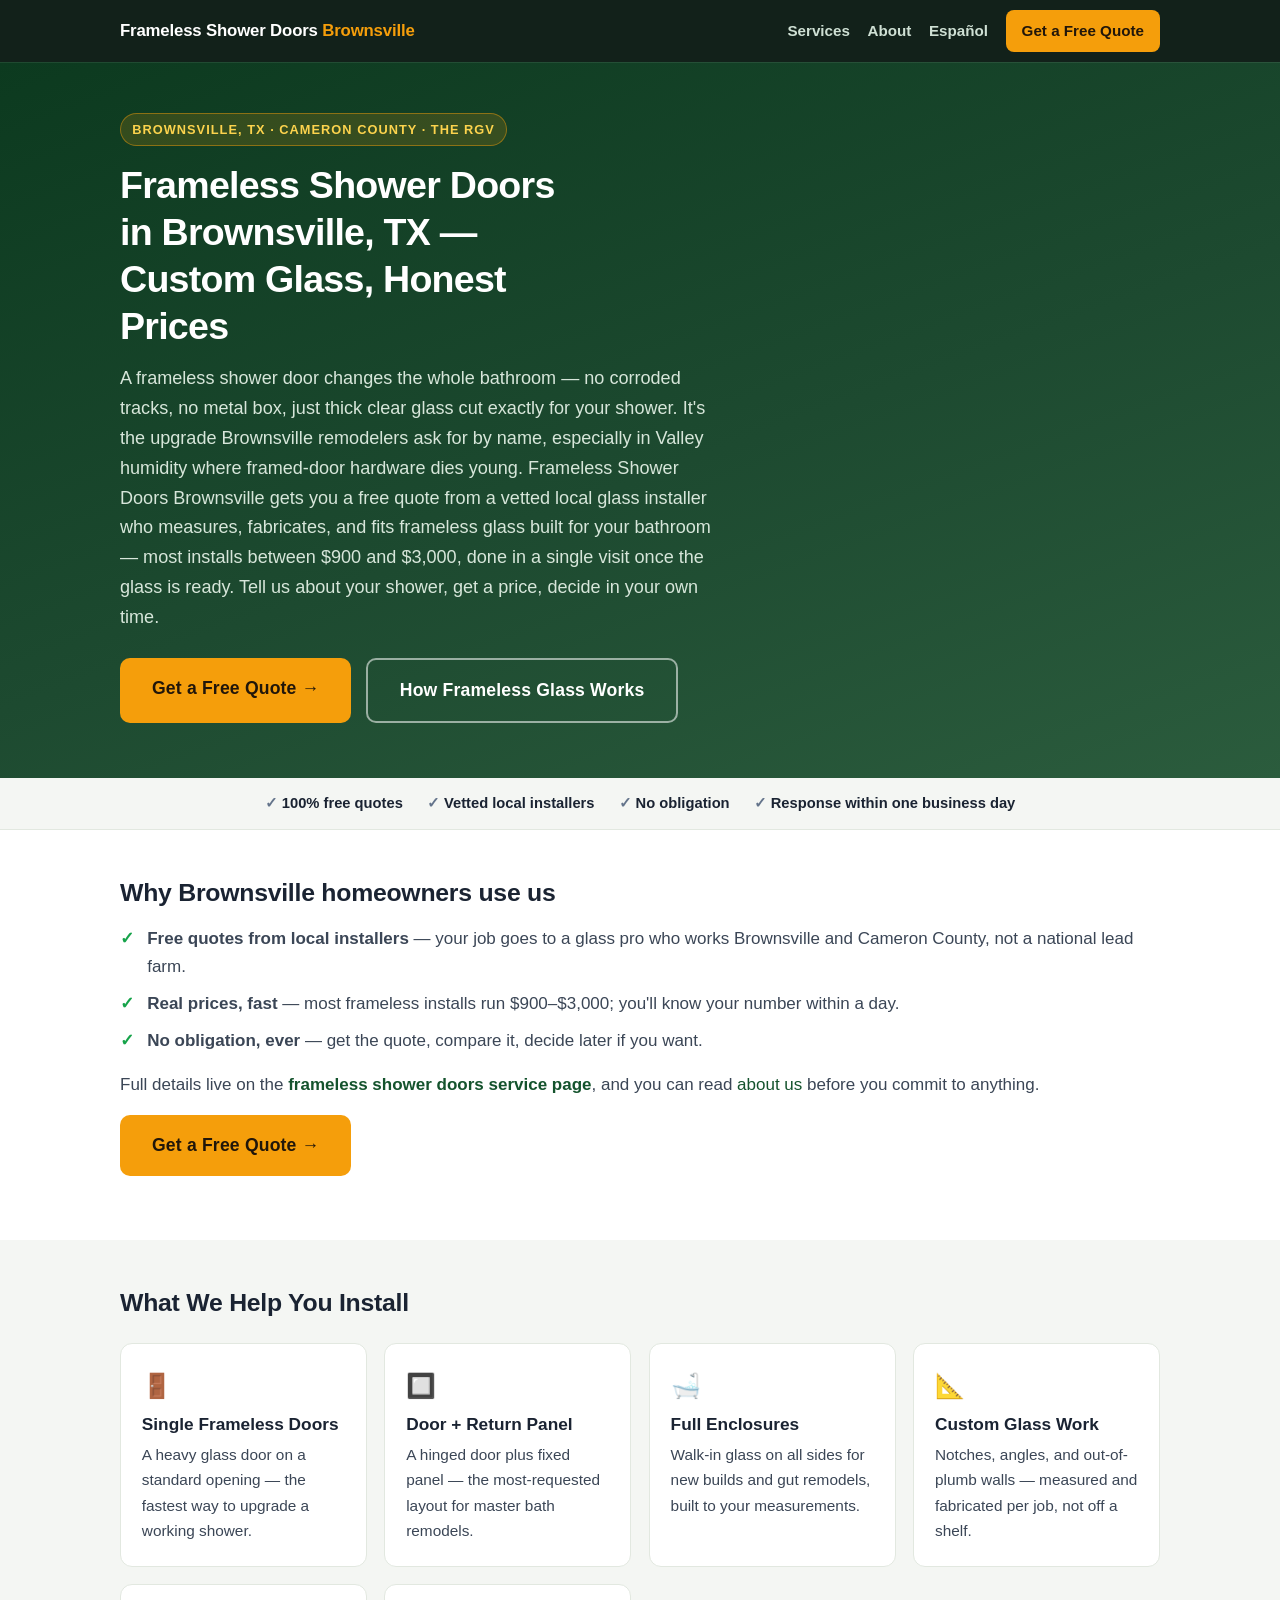
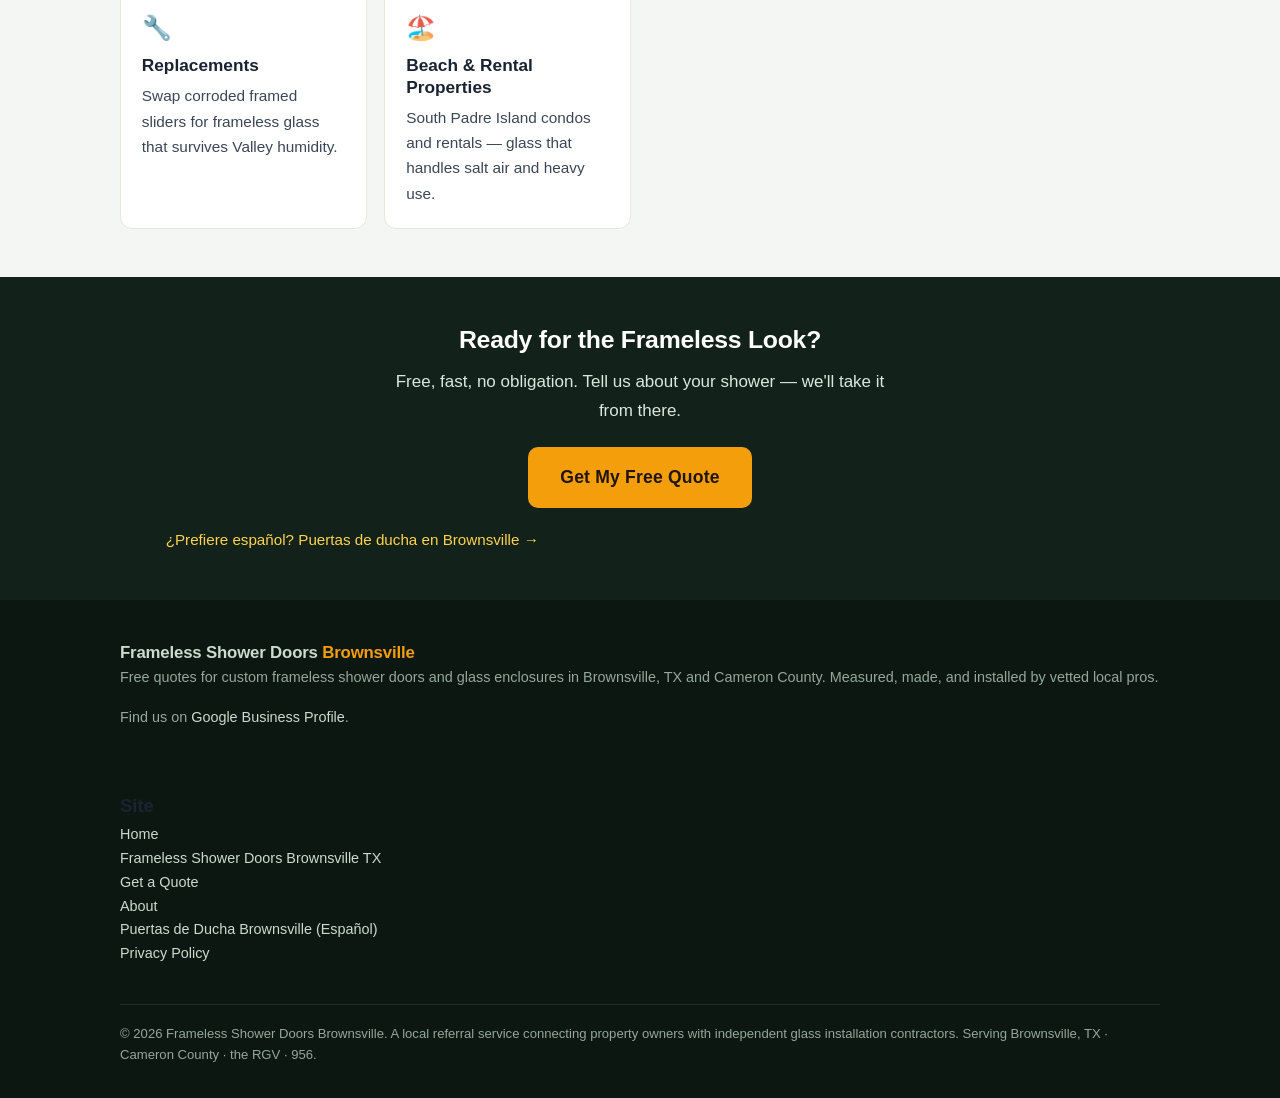
==== commit 330d1390: "TES-24: Spanish service page /puertas-de-ducha-brownsville/ with hreflang, sitemap, es lead flag Co-" ====
--- a/index.html
+++ b/index.html
@@ -42,6 +42,7 @@
     <nav class="main" aria-label="Main">
       <a href="frameless-shower-doors-brownsville-tx/">Services</a>
       <a href="about/">About</a>
+      <a href="puertas-de-ducha-brownsville/" hreflang="es" lang="es">Español</a>
       <a class="cta-nav" href="get-a-quote/">Get a Free Quote</a>
     </nav>
   </div>
@@ -96,6 +97,7 @@
     <h2>Ready for the Frameless Look?</h2>
     <p>Free, fast, no obligation. Tell us about your shower — we'll take it from there.</p>
     <a class="btn big" href="get-a-quote/">Get My Free Quote</a>
+    <p style="margin:1.2rem 0 0;font-size:0.95rem"><a href="puertas-de-ducha-brownsville/" hreflang="es" lang="es" style="color:#fcd34d">¿Prefiere español? Puertas de ducha en Brownsville →</a></p>
   </div>
 </section>
 </main>
@@ -113,6 +115,7 @@
         <a href="frameless-shower-doors-brownsville-tx/">Frameless Shower Doors Brownsville TX</a><br>
         <a href="get-a-quote/">Get a Quote</a><br>
         <a href="about/">About</a><br>
+        <a href="puertas-de-ducha-brownsville/" hreflang="es" lang="es">Puertas de Ducha Brownsville (Español)</a><br>
         <a href="privacy-policy/">Privacy Policy</a></p>
       </div>
     </div>
--- a/styles.css
+++ b/styles.css
@@ -311,6 +311,14 @@
   h1 { font-size: 1.7rem; }
   .hero h1 { font-size: 1.8rem; }
   .form-grid { grid-template-columns: 1fr; }
+  table.compare td:first-child { white-space: normal; }
+  table.compare th, table.compare td { padding: 0.6rem 0.65rem; }
   nav.main { gap: 0.8rem; }
   header.site .wrap { justify-content: center; text-align: center; }
 }
+
+.gallery { display: grid; grid-template-columns: repeat(auto-fit, minmax(240px, 1fr)); gap: 1rem; margin-top: 1.5rem; }
+.gallery figure { margin: 0; background: #fff; border: 1px solid var(--line); border-radius: var(--radius); overflow: hidden; }
+.gallery img { display: block; width: 100%; height: 240px; object-fit: cover; }
+.gallery figcaption { padding: 0.6rem 0.9rem; font-size: 0.9rem; color: var(--muted); }
+.photo-note { font-size: 0.85rem; color: var(--muted); margin-top: 1rem; max-width: 70ch; }
